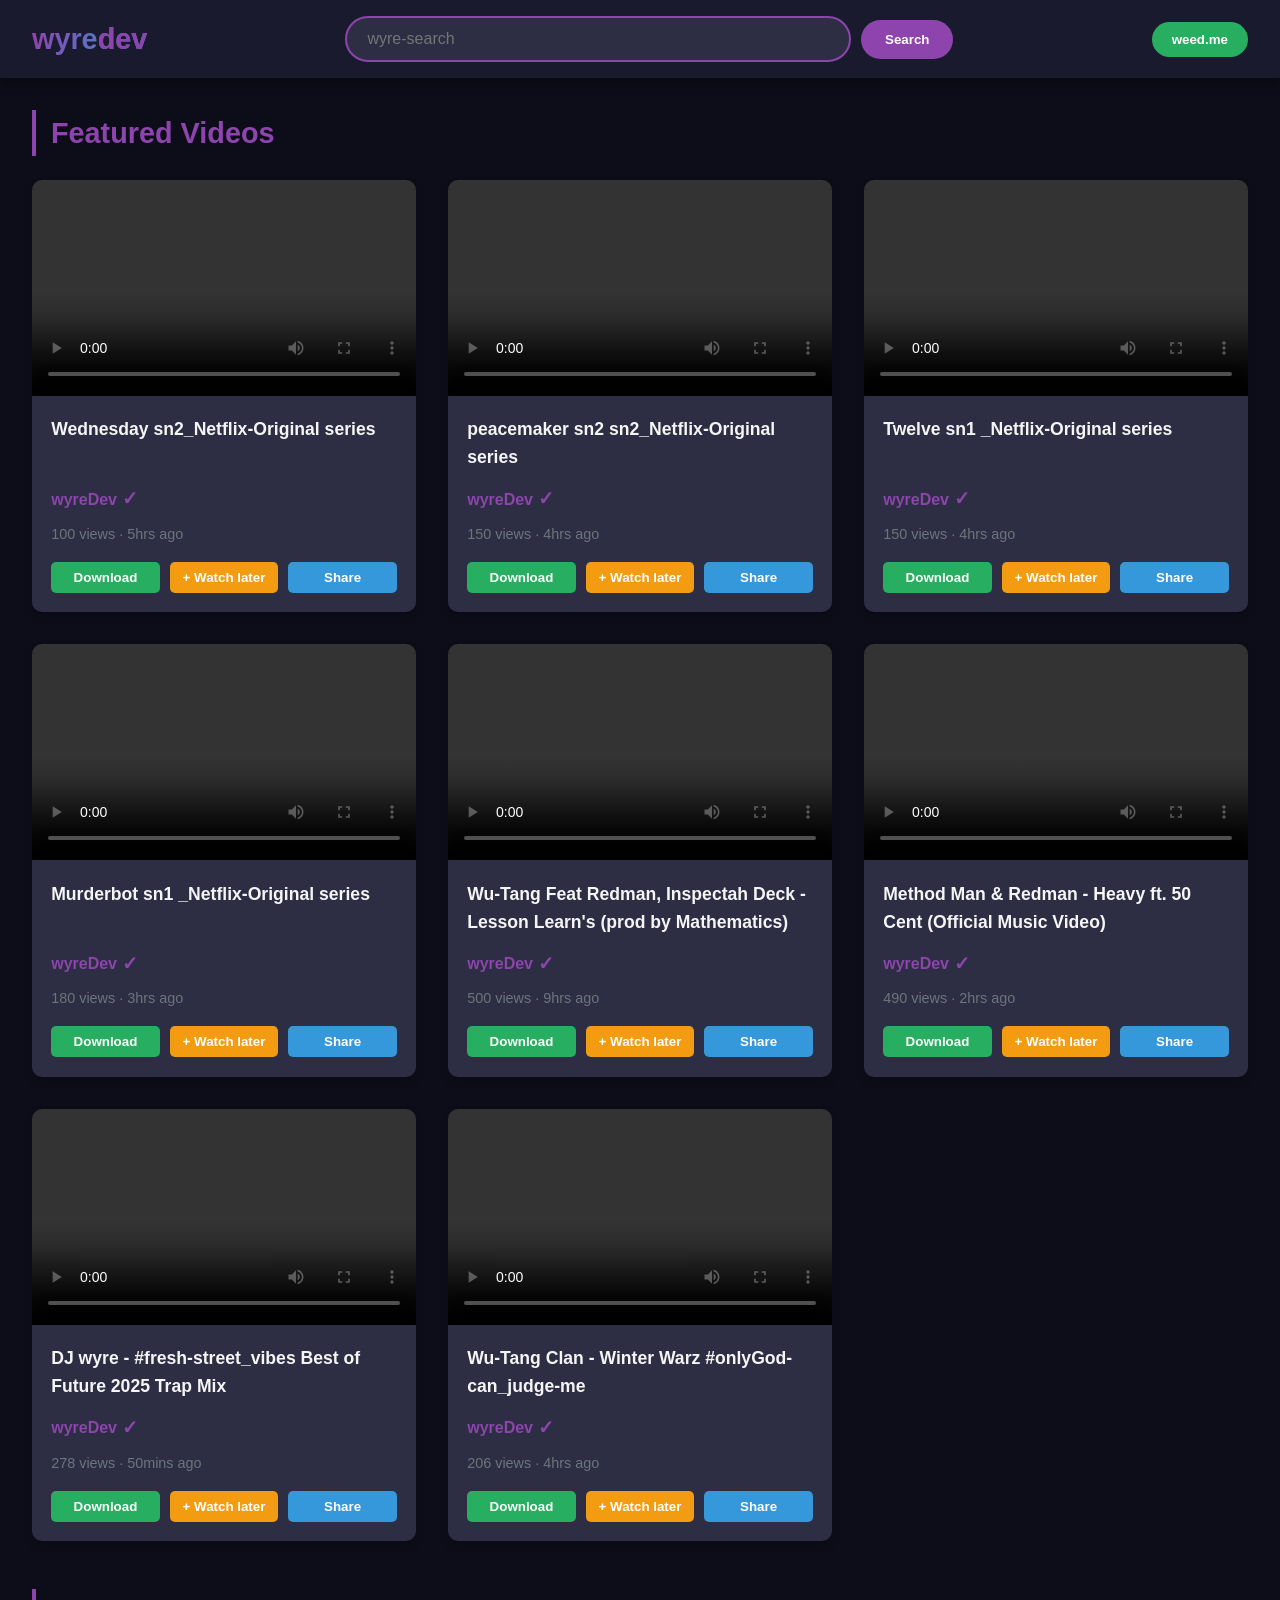
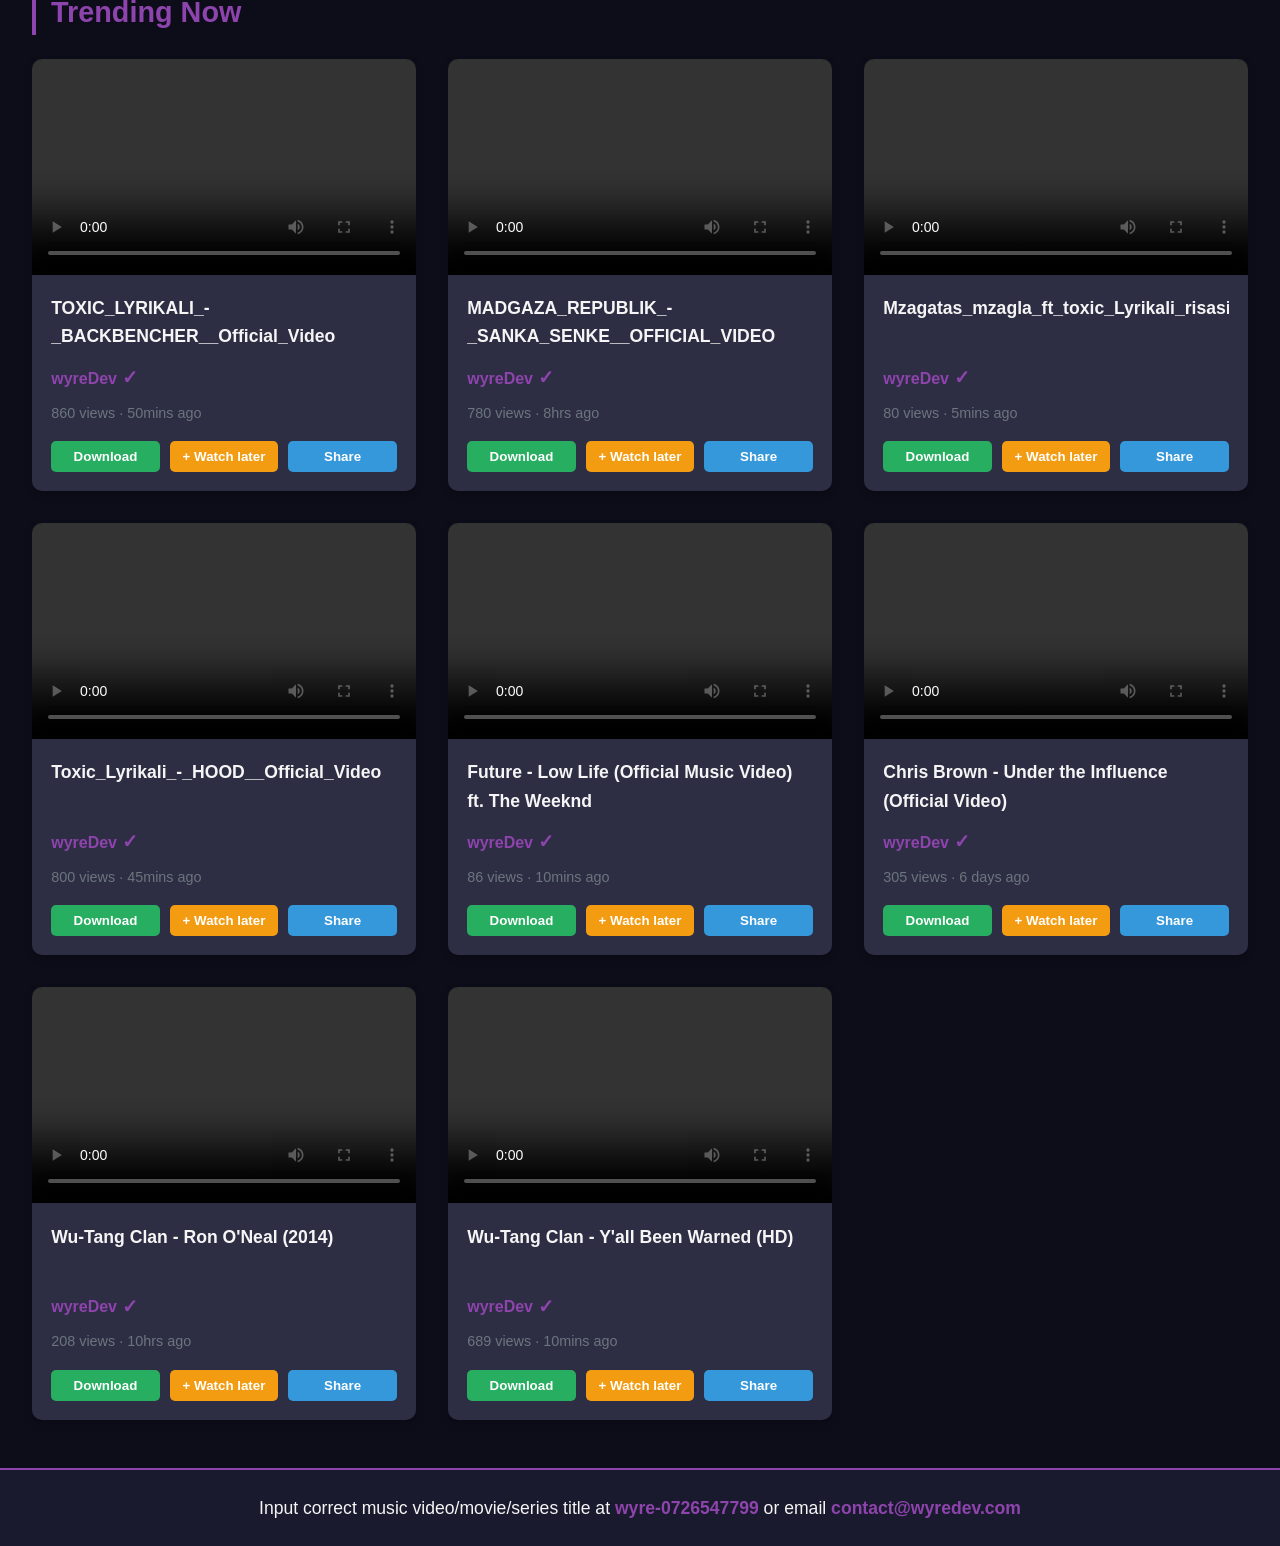
==== wyreupdate.html @ ff24b002 "Initial commit" ====
<!DOCTYPE html>
<html lang="en">
<head>
    <meta charset="UTF-8">
    <meta name="viewport" content="width=device-width, initial-scale=1.0">
    <title>wyredev.com - Video Sharing Platform</title>
    <link rel="stylesheet" href="weed.css">
       
</head>
<body>
    <!-- Header with search functionality -->
    <header>
        <div class="logo">
            <h1>wyre<span>dev</span></h1>
        </div>
        
        <div class="search-container">
            <input class="search-box" type="text" placeholder="wyre-search" list="categories">
            <datalist id="categories">
                <option value="music">Music</option>
                <option value="videos">Videos</option>
                <option value="movies">Movies</option>
                <option value="animation">Animation</option>
            </datalist>
            <button class="search-btn">Search</button>
        </div>
        
        <div class="account-actions">
            <button class="weedme">
                weed.me
            </button>
        </div>
    </header>
    
    <div class="container">
        <!-- Featured Videos Section -->
        <h2 
        class="section-title">Featured Videos</h2>
        
        <div class="videos-grid">
            <div class="video-card">
                <div class="thumbnail-container">
                    <video class="thumbnails" controls>
                        <source src="andons/Wednesday__Season_2___Official_Trailer___Netflix(720p).mp4">
                    </video>
                </div>
                <div class="video-info">
                    <h3 class="video-title">Wednesday sn2_Netflix-Original series</h3>
                    <p class="video-author">wyreDev</p>
                    <p class="video-description">100 views · 5hrs ago</p>
                    <div class="video-actions">
                        <button class="btn btn-download">Download</button>
                        <button class="btn btn-watch">+ Watch later</button>
                        <button class="btn btn-share">Share</button>
                    </div>
                </div>
            </div>
            <div class="video-card">
                <div class="thumbnail-container">
                    <video class="thumbnails" controls>
                        <source src="andons/Peacemaker_Season_2___Official_Trailer___HBO_Max(720p).mp4">
                    </video>
                </div>
                <div class="video-info">
                    <h3 class="video-title">peacemaker sn2 sn2_Netflix-Original series</h3>
                    <p class="video-author">wyreDev</p>
                    <p class="video-description">150 views · 4hrs ago</p>
                    <div class="video-actions">
                        <button class="btn btn-download">Download</button>
                        <button class="btn btn-watch">+ Watch later</button>
                        <button class="btn btn-share">Share</button>
                    </div>
                </div>
            </div>
            <div class="video-card">
                <div class="thumbnail-container">
                    <video class="thumbnails" controls>
                        <source src="andons/TWELVE_Trailer__2025__Sci-Fi_Series_HD(720p).mp4">
                    </video>
                </div>
                <div class="video-info">
                    <h3 class="video-title">Twelve sn1 _Netflix-Original series</h3>
                    <p class="video-author">wyreDev</p>
                    <p class="video-description">150 views · 4hrs ago</p>
                    <div class="video-actions">
                        <button class="btn btn-download">Download</button>
                        <button class="btn btn-watch">+ Watch later</button>
                        <button class="btn btn-share">Share</button>
                    </div>
                </div>
            </div>
            <div class="video-card">
                <div class="thumbnail-container">
                    <video class="thumbnails" controls>
                        <source src="andons/Murderbot_—_Official_Trailer___Apple_TV_(720p).mp4">
                    </video>
                </div>
                <div class="video-info">
                    <h3 class="video-title">Murderbot sn1 _Netflix-Original series</h3>
                    <p class="video-author">wyreDev</p>
                    <p class="video-description">180 views · 3hrs ago</p>
                    <div class="video-actions">
                        <button class="btn btn-download">Download</button>
                        <button class="btn btn-watch">+ Watch later</button>
                        <button class="btn btn-share">Share</button>
                    </div>
                </div>
            </div>
            
            <!-- Video Card 1 -->
            <div class="video-card">
                <div class="thumbnail-container">
                    <video class="thumbnails" controls>
                        <source src="thumbnails/Wu-Tang_Feat_Redman,_Inspectah_Deck_«_Lesson_Learn’s_»__prod_by_Mathematics_(0).mp4" type="video/mp4">
                    </video>
                </div>
                <div class="video-info">
                    <h3 class="video-title">Wu-Tang Feat Redman, Inspectah Deck - Lesson Learn's (prod by Mathematics)</h3>
                    <p class="video-author">wyreDev</p>
                    <p class="video-description">500 views · 9hrs ago</p>
                    <div class="video-actions">
                        <button class="btn btn-download">Download</button>
                        <button class="btn btn-watch">+ Watch later</button>
                        <button class="btn btn-share">Share</button>
                    </div>
                </div>
            </div>
            
            <!-- Video Card 2 -->
            <div class="video-card">
                <div class="thumbnail-container">
                    <video class="thumbnails" controls>
                        <source src="thumbnails/Method_Man___Redman_-_Heavy_ft._50_Cent___2024(720p).mp4" type="video/mp4">
                    </video>
                </div>
                <div class="video-info">
                    <h3 class="video-title">Method Man & Redman - Heavy ft. 50 Cent (Official Music Video)</h3>
                    <p class="video-author">wyreDev</p>
                    <p class="video-description">490 views · 2hrs ago</p>
                    <div class="video-actions">
                        <button class="btn btn-download">Download</button>
                        <button class="btn btn-watch">+ Watch later</button>
                        <button class="btn btn-share">Share</button>
                    </div>
                </div>
            </div>
            
            <!-- Video Card 3 -->
            <div class="video-card">
                <div class="thumbnail-container">
                    <video class="thumbnails" controls>
                        <source src="thumbnails/BEST_OF_FUTURE_MIX_-_2025_TRAP_HIP_HOP_LIT_MIX(720p).mp4" type="video/mp4">
                    </video>
                </div>
                <div class="video-info">
                    <h3 class="video-title">DJ wyre - #fresh-street_vibes Best of Future 2025 Trap Mix</h3>
                    <p class="video-author">wyreDev</p>
                    <p class="video-description">278 views · 50mins ago</p>
                    <div class="video-actions">
                        <button class="btn btn-download">Download</button>
                        <button class="btn btn-watch">+ Watch later</button>
                        <button class="btn btn-share">Share</button>
                    </div>
                </div>
            </div>
            
            <!-- Video Card 4 -->
            <div class="video-card">
                <div class="thumbnail-container">
                    <video class="thumbnails" controls>
                        <source src="thumbnails/wu_tang_clan_-_Winter_warz(0).mp4" type="video/mp4">
                    </video>
                </div>
                <div class="video-info">
                    <h3 class="video-title">Wu-Tang Clan - Winter Warz #onlyGod-can_judge-me</h3>
                    <p class="video-author">wyreDev</p>
                    <p class="video-description">206 views · 4hrs ago</p>
                    <div class="video-actions">
                        <button class="btn btn-download">Download</button>
                        <button class="btn btn-watch">+ Watch later</button>
                        <button class="btn btn-share">Share</button>
                    </div>
                </div>
            </div>
        </div>
        
        <!-- Trending Videos Section -->
        <h2 class="section-title">Trending Now</h2>
        <div class="videos-grid">
            <!-- Video Card 5 -->
             <div class="video-card">
                <div class="thumbnail-container">
                    <video class="thumbnails" controls>
                        <source src="andons/TOXIC_LYRIKALI_-_BACKBENCHER__Official_Video_(480p).mp4" type="video/mp4">
                    </video>
                </div>
                <div class="video-info">
                    <h3 class="video-title">TOXIC_LYRIKALI_-_BACKBENCHER__Official_Video</h3>
                    <p class="video-author">wyreDev</p>
                    <p class="video-description">860 views · 50mins ago</p>
                    <div class="video-actions">
                        <button class="btn btn-download">Download</button>
                        <button class="btn btn-watch">+ Watch later</button>
                        <button class="btn btn-share">Share</button>
                    </div>
                </div>
            </div>
            <div class="video-card">
                <div class="thumbnail-container">
                    <video class="thumbnails" controls>
                        <source src="andons/MADGAZA_REPUBLIK_-_SANKA_SENKE__OFFICIAL_VIDEO___kasa_ananisaka_(480p).mp4" type="video/mp4">
                    </video>
                </div>
                <div class="video-info">
                    <h3 class="video-title">MADGAZA_REPUBLIK_-_SANKA_SENKE__OFFICIAL_VIDEO</h3>
                    <p class="video-author">wyreDev</p>
                    <p class="video-description">780 views · 8hrs ago</p>
                    <div class="video-actions">
                        <button class="btn btn-download">Download</button>
                        <button class="btn btn-watch">+ Watch later</button>
                        <button class="btn btn-share">Share</button>
                    </div>
                </div>
            </div>
            <div class="video-card">
                <div class="thumbnail-container">
                    <video class="thumbnails" controls>
                        <source src="andons/Mzagatas_mzagla_ft_toxic_Lyrikali_risasi_ya_mguu(480p).mp4">
                    </video>
                </div>
                <div class="video-info">
                    <h3 class="video-title">Mzagatas_mzagla_ft_toxic_Lyrikali_risasi_ya_mguu</h3>
                    <p class="video-author">wyreDev</p>
                    <p class="video-description">80 views · 5mins ago</p>
                    <div class="video-actions">
                        <button class="btn btn-download">Download</button>
                        <button class="btn btn-watch">+ Watch later</button>
                        <button class="btn btn-share">Share</button>
                    </div>
                </div>
            </div>
            <div class="video-card">
                <div class="thumbnail-container">
                    <video class="thumbnails" controls>
                        <source src="andons/Toxic_Lyrikali_-_HOOD__Official_Video_(480p).mp4">
                    </video>
                </div>
                <div class="video-info">
                    <h3 class="video-title">Toxic_Lyrikali_-_HOOD__Official_Video</h3>
                    <p class="video-author">wyreDev</p>
                    <p class="video-description">800 views · 45mins ago</p>
                    <div class="video-actions">
                        <button class="btn btn-download">Download</button>
                        <button class="btn btn-watch">+ Watch later</button>
                        <button class="btn btn-share">Share</button>
                    </div>
                </div>
            </div>
            <div class="video-card">
                <div class="thumbnail-container">
                    <video class="thumbnails" controls>
                        <source src="thumbnails/Future_-_Low_Life__Official_Music_Video__ft._The_Weeknd(1080p).mp4" type="video/mp4">
                    </video>
                </div>
                <div class="video-info">
                    <h3 class="video-title">Future - Low Life (Official Music Video) ft. The Weeknd</h3>
                    <p class="video-author">wyreDev</p>
                    <p class="video-description">86 views · 10mins ago</p>
                    <div class="video-actions">
                        <button class="btn btn-download">Download</button>
                        <button class="btn btn-watch">+ Watch later</button>
                        <button class="btn btn-share">Share</button>
                    </div>
                </div>
            </div>
            
            <!-- Video Card 6 -->
            <div class="video-card">
                <div class="thumbnail-container">
                    <video class="thumbnails" controls>
                        <source src="thumbnails/chris.mp4.mp4" type="video/mp4">
                    </video>
                </div>
                <div class="video-info">
                    <h3 class="video-title">Chris Brown - Under the Influence (Official Video)</h3>
                    <p class="video-author">wyreDev</p>
                    <p class="video-description">305 views · 6 days ago</p>
                    <div class="video-actions">
                        <button class="btn btn-download">Download</button>
                        <button class="btn btn-watch">+ Watch later</button>
                        <button class="btn btn-share">Share</button>
                    </div>
                </div>
            </div>
            
            <!-- Video Card 7 -->
            <div class="video-card">
                <div class="thumbnail-container">
                    <video class="thumbnails" controls>
                        <source src="thumbnails/Wu-Tang_Clan_-_Ron_O_Neal__2014_(0).mp4" type="video/mp4">
                    </video>
                </div>
                <div class="video-info">
                    <h3 class="video-title">Wu-Tang Clan - Ron O'Neal (2014)</h3>
                    <p class="video-author">wyreDev</p>
                    <p class="video-description">208 views · 10hrs ago</p>
                    <div class="video-actions">
                        <button class="btn btn-download">Download</button>
                        <button class="btn btn-watch">+ Watch later</button>
                        <button class="btn btn-share">Share</button>
                    </div>
                </div>
            </div>
            
            <!-- Video Card 8 -->
            <div class="video-card">
                <div class="thumbnail-container">
                    <video class="thumbnails" controls>
                        <source src="thumbnails/Wu-Tang_Clan_-_Y_all_Been_Warned__HD_(0).mp4" type="video/mp4">
                    </video>
                </div>
                <div class="video-info">
                    <h3 class="video-title">Wu-Tang Clan - Y'all Been Warned (HD)</h3>
                    <p class="video-author">wyreDev</p>
                    <p class="video-description">689 views · 10mins ago</p>
                    <div class="video-actions">
                        <button class="btn btn-download">Download</button>
                        <button class="btn btn-watch">+ Watch later</button>
                        <button class="btn btn-share">Share</button>
                    </div>
                </div>
            </div>
        </div>
    </div>
    
    <!-- Footer with contact information -->
    <footer class="contact-info">
        <p class="contact-text">Input correct music video/movie/series title at <span class="contact-highlight">wyre-0726547799</span> or email <span class="contact-highlight">contact@wyredev.com</span></p>
    </footer>
</body>
</html>
---- weed.css ----
/* Reset and base styles */
        * {
            margin: 0;
            padding: 0;
            box-sizing: border-box;
            font-family: 'Segoe UI', Tahoma, Geneva, Verdana, sans-serif;
        }
        
        :root {
            --primary: #8e44ad;
            --dark: #1a1a2e;
            --darker: #0d0d1a;
            --light: #f5f5f5;
            --gray: #6c757d;
            --success: #27ae60;
            --warning: #f39c12;
            --danger: #e74c3c;
            --card-bg: #2d2d44;
        }
        
        body {
            background-color: var(--darker);
            color: var(--light);
            line-height: 1.6;
        }
        
        /* Header styles */
        header {
            background-color: var(--dark);
            padding: 1rem 2rem;
            display: flex;
            justify-content: space-between;
            align-items: center;
            position: sticky;
            top: 0;
            z-index: 100;
            box-shadow: 0 4px 12px rgba(0, 0, 0, 0.4);
        }
        
        .logo {
            display: flex;
            align-items: center;
            gap: 10px;
        }
        
        .logo h1 {
            font-size: 1.8rem;
            background: linear-gradient(90deg, var(--primary), #3498db);
            -webkit-background-clip: text;
            background-clip: text;
            color: transparent;
            font-weight: 700;
        }
        
        .logo span {
            color: var(--primary);
        }
        
        .search-container {
            display: flex;
            align-items: center;
            gap: 10px;
            width: 50%;
        }
        
        .search-box {
            width: 100%;
            padding: 12px 20px;
            border: 2px solid var(--primary);
            border-radius: 30px;
            background-color: var(--card-bg);
            color: var(--light);
            font-size: 1rem;
            outline: none;
            transition: all 0.3s ease;
        }
        
        .search-box:focus {
            box-shadow: 0 0 0 3px rgba(142, 68, 173, 0.3);
        }
        
        .search-btn {
            background-color: var(--primary);
            color: white;
            border: none;
            border-radius: 30px;
            padding: 12px 24px;
            cursor: pointer;
            font-weight: 600;
            transition: background-color 0.3s ease;
        }
        
        .search-btn:hover {
            background-color: #9b59b6;
        }
        
        .account-actions {
            display: flex;
            gap: 15px;
        }
        
        .weedme {
            background-color: var(--success);
            color: white;
            border: none;
            border-radius: 30px;
            padding: 10px 20px;
            cursor: pointer;
            font-weight: 600;
            transition: background-color 0.3s ease;
        }
        
        .weedme:hover {
            background-color: #2ecc71;
        }
        
        /* Main content styles */
        .container {
            max-width: 1600px;
            margin: 2rem auto;
            padding: 0 2rem;
        }
        
        .section-title {
            font-size: 1.8rem;
            margin: 2rem 0 1.5rem;
            color: var(--primary);
            border-left: 4px solid var(--primary);
            padding-left: 15px;
        }
        
        .videos-grid {
            display: grid;
            grid-template-columns: repeat(auto-fill, minmax(300px, 1fr));
            gap: 2rem;
            margin-bottom: 3rem;
        }
        
        .video-card {
            background-color: var(--card-bg);
            border-radius: 10px;
            overflow: hidden;
            transition: transform 0.3s ease, box-shadow 0.3s ease;
            box-shadow: 0 4px 8px rgba(0, 0, 0, 0.2);
        }
        
        .video-card:hover {
            transform: translateY(-10px);
            box-shadow: 0 12px 20px rgba(0, 0, 0, 0.3);
        }
        
        .thumbnail-container {
            position: relative;
            width: 100%;
            padding-top: 56.25%; /* 16:9 Aspect Ratio */
            background-color: #000;
        }
        
        .thumbnails {
            position: absolute;
            top: 0;
            left: 0;
            width: 100%;
            height: 100%;
            object-fit: cover;
        }
        
        .video-info {
            padding: 1.2rem;
        }
        
        .video-title {
            font-weight: 600;
            font-size: 1.1rem;
            margin-bottom: 0.8rem;
            display: -webkit-box;
            -webkit-box-orient: vertical;
            overflow: hidden;
            height: 3.2em;
            line-height: 1.6;
        }
        
        .video-author {
            color: var(--primary);
            font-weight: 600;
            margin-bottom: 0.5rem;
            display: flex;
            align-items: center;
            gap: 5px;
        }
        
        .video-author::after {
            content: "✓";
            color: var(--primary);
            font-size: 1.2rem;
        }
        
        .video-description {
            color: var(--gray);
            font-size: 0.9rem;
            margin-bottom: 1rem;
        }
        
        .video-actions {
            display: flex;
            justify-content: space-between;
            gap: 10px;
        }
        
        .btn {
            flex: 1;
            padding: 8px 12px;
            border: none;
            border-radius: 5px;
            font-weight: 600;
            cursor: pointer;
            transition: all 0.3s ease;
            display: flex;
            align-items: center;
            justify-content: center;
            gap: 5px;
        }
        
        .btn-download {
            background-color: var(--success);
            color: white;
        }
        
        .btn-download:hover {
            background-color: #2ecc71;
        }
        
        .btn-watch {
            background-color: var(--warning);
            color: white;
        }
        
        .btn-watch:hover {
            background-color: #f1c40f;
        }
        
        .btn-share {
            background-color: #3498db;
            color: white;
        }
        
        .btn-share:hover {
            background-color: #2980b9;
        }
        
        /* Footer styles */
        .contact-info {
            background-color: var(--dark);
            padding: 1.5rem 2rem;
            text-align: center;
            margin-top: 2rem;
            border-top: 2px solid var(--primary);
        }
        
        .contact-text {
            font-size: 1.1rem;
            color: var(--light);
        }
        
        .contact-highlight {
            color: var(--primary);
            font-weight: 600;
        }
        
        /* Responsive styles */
        @media (max-width: 992px) {
            .search-container {
                width: 60%;
            }
        }
        
        @media (max-width: 768px) {
            header {
                flex-direction: column;
                gap: 20px;
                padding: 1rem;
            }
            
            .search-container {
                width: 100%;
            }
            
            .videos-grid {
                grid-template-columns: repeat(auto-fill, minmax(250px, 1fr));
            }
        }
        
        @media (max-width: 576px) {
            .container {
                padding: 0 1rem;
            }
            
            .videos-grid {
                grid-template-columns: 1fr;
            }
            
            .video-actions {
                flex-direction: column;
            }
        }
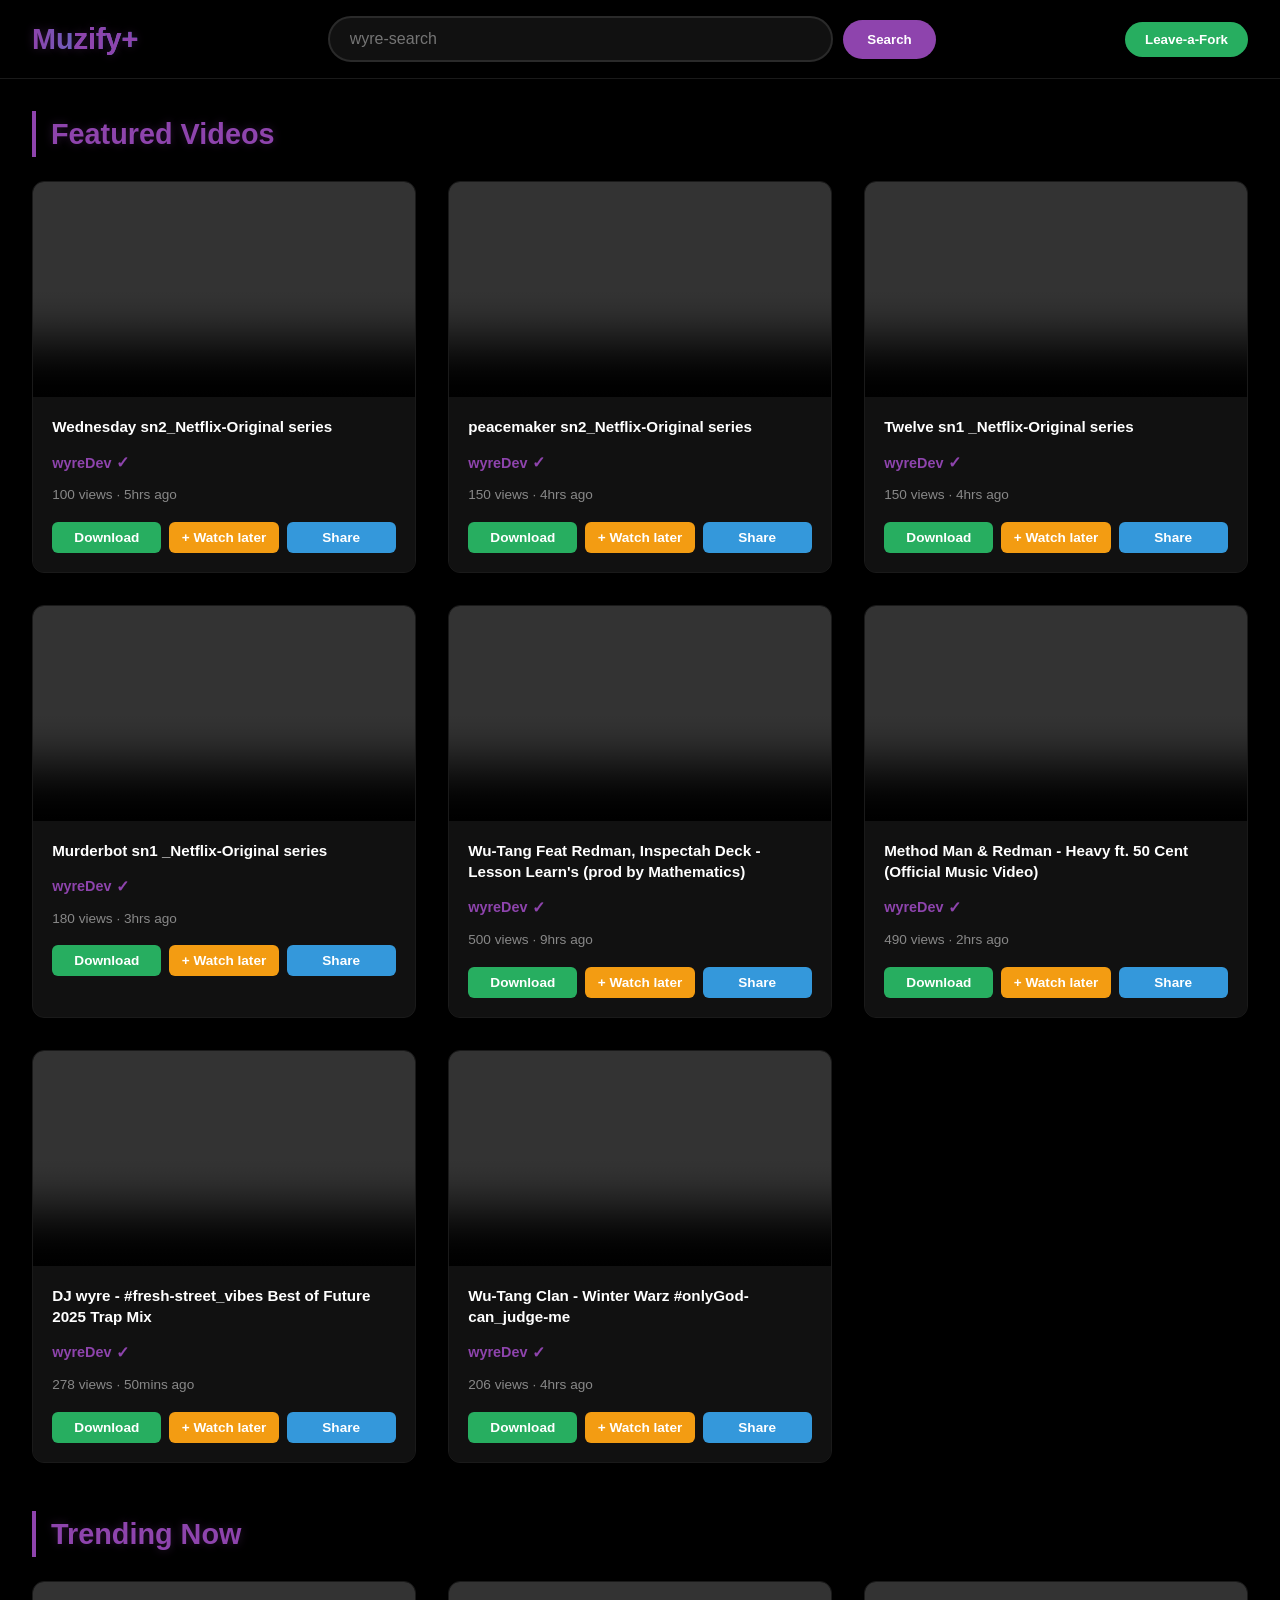
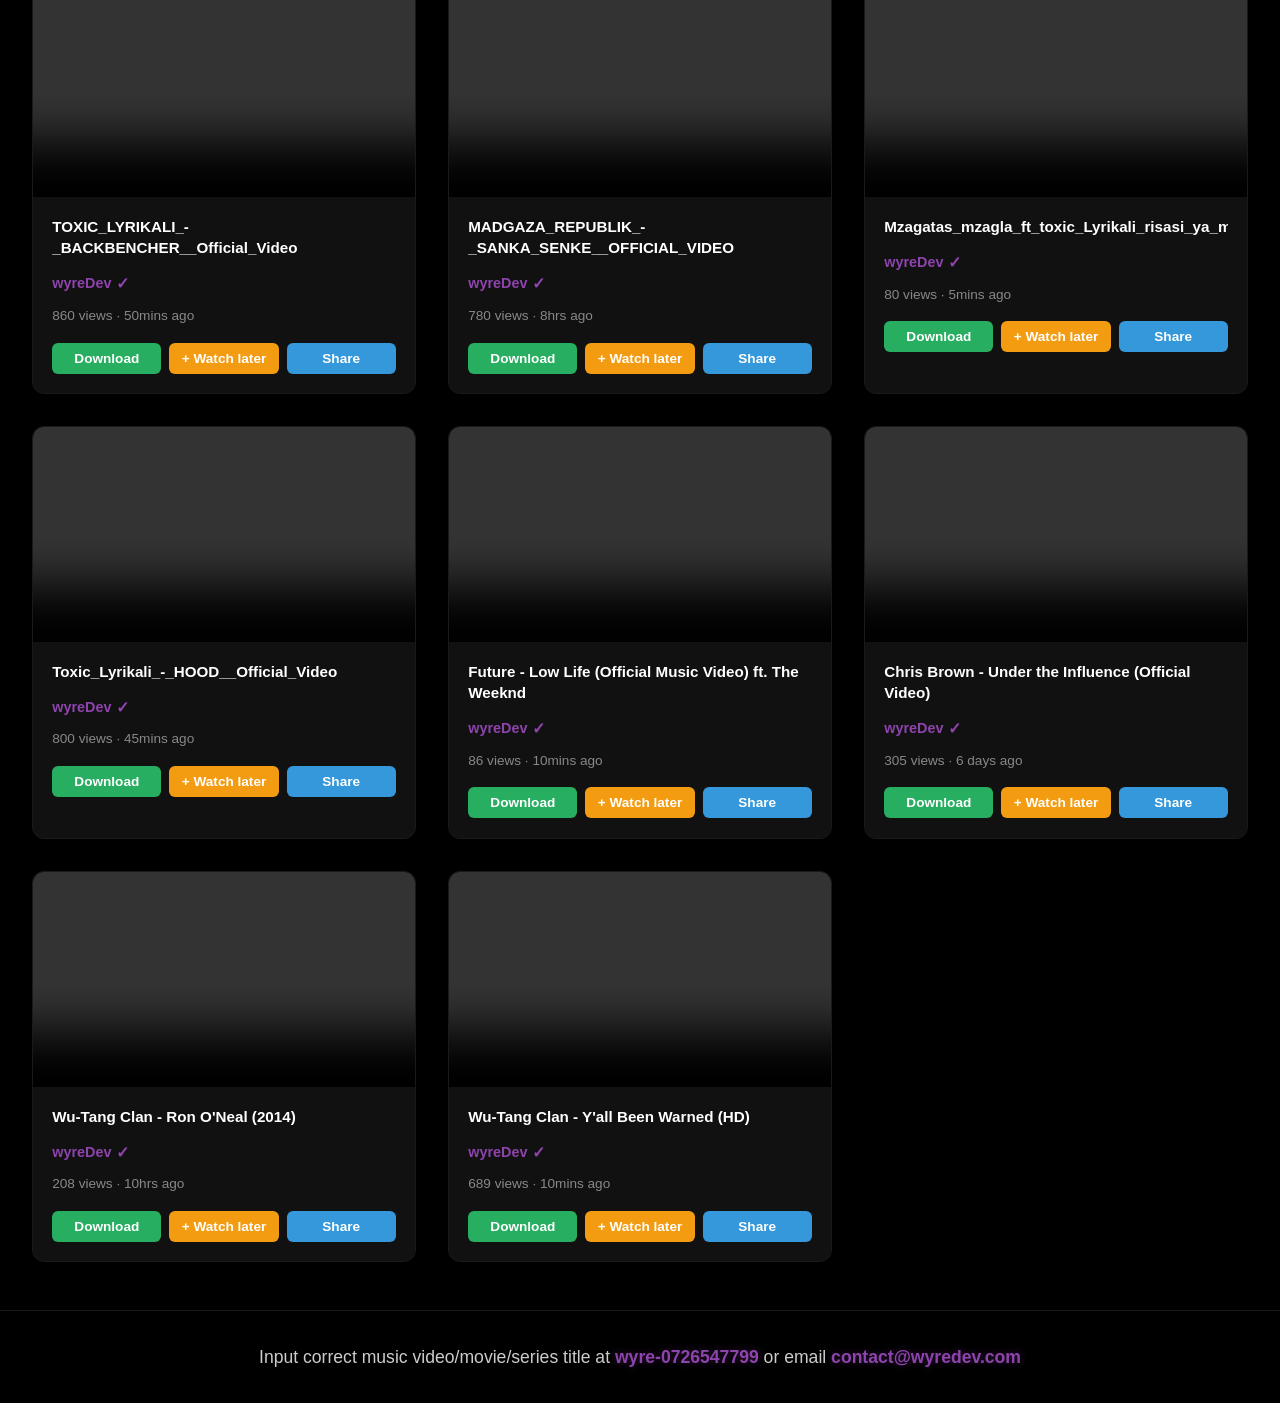
==== commit 76446da7: "Update website with new features and styling" ====
--- a/wyreupdate.html
+++ b/wyreupdate.html
@@ -11,7 +11,7 @@
     <!-- Header with search functionality -->
     <header>
         <div class="logo">
-            <h1>wyre<span>dev</span></h1>
+            <h1>Mu<span>zify+</span></h1>
         </div>
         
         <div class="search-container">
@@ -27,7 +27,7 @@
         
         <div class="account-actions">
             <button class="weedme">
-                weed.me
+                Leave-a-Fork
             </button>
         </div>
     </header>
@@ -35,7 +35,8 @@
     <div class="container">
         <!-- Featured Videos Section -->
         <h2 
-        class="section-title">Featured Videos</h2>
+        class="section-title">Featured Videos
+        </h2>
         
         <div class="videos-grid">
             <div class="video-card">
@@ -62,7 +63,7 @@
                     </video>
                 </div>
                 <div class="video-info">
-                    <h3 class="video-title">peacemaker sn2 sn2_Netflix-Original series</h3>
+                    <h3 class="video-title">peacemaker sn2_Netflix-Original series</h3>
                     <p class="video-author">wyreDev</p>
                     <p class="video-description">150 views · 4hrs ago</p>
                     <div class="video-actions">
--- a/weed.css
+++ b/weed.css
@@ -1,305 +1,440 @@
-  /* Reset and base styles */
-        * {
-            margin: 0;
-            padding: 0;
-            box-sizing: border-box;
-            font-family: 'Segoe UI', Tahoma, Geneva, Verdana, sans-serif;
-        }
-        
-        :root {
-            --primary: #8e44ad;
-            --dark: #1a1a2e;
-            --darker: #0d0d1a;
-            --light: #f5f5f5;
-            --gray: #6c757d;
-            --success: #27ae60;
-            --warning: #f39c12;
-            --danger: #e74c3c;
-            --card-bg: #2d2d44;
-        }
-        
-        body {
-            background-color: var(--darker);
-            color: var(--light);
-            line-height: 1.6;
-        }
-        
-        /* Header styles */
-        header {
-            background-color: var(--dark);
-            padding: 1rem 2rem;
-            display: flex;
-            justify-content: space-between;
-            align-items: center;
-            position: sticky;
-            top: 0;
-            z-index: 100;
-            box-shadow: 0 4px 12px rgba(0, 0, 0, 0.4);
-        }
-        
-        .logo {
-            display: flex;
-            align-items: center;
-            gap: 10px;
-        }
-        
-        .logo h1 {
-            font-size: 1.8rem;
-            background: linear-gradient(90deg, var(--primary), #3498db);
-            -webkit-background-clip: text;
-            background-clip: text;
-            color: transparent;
-            font-weight: 700;
-        }
-        
-        .logo span {
-            color: var(--primary);
-        }
-        
-        .search-container {
-            display: flex;
-            align-items: center;
-            gap: 10px;
-            width: 50%;
-        }
-        
-        .search-box {
-            width: 100%;
-            padding: 12px 20px;
-            border: 2px solid var(--primary);
-            border-radius: 30px;
-            background-color: var(--card-bg);
-            color: var(--light);
-            font-size: 1rem;
-            outline: none;
-            transition: all 0.3s ease;
-        }
-        
-        .search-box:focus {
-            box-shadow: 0 0 0 3px rgba(142, 68, 173, 0.3);
-        }
-        
-        .search-btn {
-            background-color: var(--primary);
-            color: white;
-            border: none;
-            border-radius: 30px;
-            padding: 12px 24px;
-            cursor: pointer;
-            font-weight: 600;
-            transition: background-color 0.3s ease;
-        }
-        
-        .search-btn:hover {
-            background-color: #9b59b6;
-        }
-        
-        .account-actions {
-            display: flex;
-            gap: 15px;
-        }
-        
-        .weedme {
-            background-color: var(--success);
-            color: white;
-            border: none;
-            border-radius: 30px;
-            padding: 10px 20px;
-            cursor: pointer;
-            font-weight: 600;
-            transition: background-color 0.3s ease;
-        }
-        
-        .weedme:hover {
-            background-color: #2ecc71;
-        }
-        
-        /* Main content styles */
-        .container {
-            max-width: 1600px;
-            margin: 2rem auto;
-            padding: 0 2rem;
-        }
-        
-        .section-title {
-            font-size: 1.8rem;
-            margin: 2rem 0 1.5rem;
-            color: var(--primary);
-            border-left: 4px solid var(--primary);
-            padding-left: 15px;
-        }
-        
-        .videos-grid {
-            display: grid;
-            grid-template-columns: repeat(auto-fill, minmax(300px, 1fr));
-            gap: 2rem;
-            margin-bottom: 3rem;
-        }
-        
-        .video-card {
-            background-color: var(--card-bg);
-            border-radius: 10px;
-            overflow: hidden;
-            transition: transform 0.3s ease, box-shadow 0.3s ease;
-            box-shadow: 0 4px 8px rgba(0, 0, 0, 0.2);
-        }
-        
-        .video-card:hover {
-            transform: translateY(-10px);
-            box-shadow: 0 12px 20px rgba(0, 0, 0, 0.3);
-        }
-        
-        .thumbnail-container {
-            position: relative;
-            width: 100%;
-            padding-top: 56.25%; /* 16:9 Aspect Ratio */
-            background-color: #000;
-        }
-        
-        .thumbnails {
-            position: absolute;
-            top: 0;
-            left: 0;
-            width: 100%;
-            height: 100%;
-            object-fit: cover;
-        }
-        
-        .video-info {
-            padding: 1.2rem;
-        }
-        
-        .video-title {
-            font-weight: 600;
-            font-size: 1.1rem;
-            margin-bottom: 0.8rem;
-            display: -webkit-box;
-            -webkit-box-orient: vertical;
-            overflow: hidden;
-            height: 3.2em;
-            line-height: 1.6;
-        }
-        
-        .video-author {
-            color: var(--primary);
-            font-weight: 600;
-            margin-bottom: 0.5rem;
-            display: flex;
-            align-items: center;
-            gap: 5px;
-        }
-        
-        .video-author::after {
-            content: "✓";
-            color: var(--primary);
-            font-size: 1.2rem;
-        }
-        
-        .video-description {
-            color: var(--gray);
-            font-size: 0.9rem;
-            margin-bottom: 1rem;
-        }
-        
-        .video-actions {
-            display: flex;
-            justify-content: space-between;
-            gap: 10px;
-        }
-        
-        .btn {
-            flex: 1;
-            padding: 8px 12px;
-            border: none;
-            border-radius: 5px;
-            font-weight: 600;
-            cursor: pointer;
-            transition: all 0.3s ease;
-            display: flex;
-            align-items: center;
-            justify-content: center;
-            gap: 5px;
-        }
-        
-        .btn-download {
-            background-color: var(--success);
-            color: white;
-        }
-        
-        .btn-download:hover {
-            background-color: #2ecc71;
-        }
-        
-        .btn-watch {
-            background-color: var(--warning);
-            color: white;
-        }
-        
-        .btn-watch:hover {
-            background-color: #f1c40f;
-        }
-        
-        .btn-share {
-            background-color: #3498db;
-            color: white;
-        }
-        
-        .btn-share:hover {
-            background-color: #2980b9;
-        }
-        
-        /* Footer styles */
-        .contact-info {
-            background-color: var(--dark);
-            padding: 1.5rem 2rem;
-            text-align: center;
-            margin-top: 2rem;
-            border-top: 2px solid var(--primary);
-        }
-        
-        .contact-text {
-            font-size: 1.1rem;
-            color: var(--light);
-        }
-        
-        .contact-highlight {
-            color: var(--primary);
-            font-weight: 600;
-        }
-        
-        /* Responsive styles */
-        @media (max-width: 992px) {
-            .search-container {
-                width: 60%;
-            }
-        }
-        
-        @media (max-width: 768px) {
-            header {
-                flex-direction: column;
-                gap: 20px;
-                padding: 1rem;
-            }
-            
-            .search-container {
-                width: 100%;
-            }
-            
-            .videos-grid {
-                grid-template-columns: repeat(auto-fill, minmax(250px, 1fr));
-            }
-        }
-        
-        @media (max-width: 576px) {
-            .container {
-                padding: 0 1rem;
-            }
-            
-            .videos-grid {
-                grid-template-columns: 1fr;
-            }
-            
-            .video-actions {
-                flex-direction: column;
-            }
-        }+/* ===== PURE BLACK THEME CSS ===== */
+* {
+    margin: 0;
+    padding: 0;
+    box-sizing: border-box;
+    font-family: 'Segoe UI', Tahoma, Geneva, Verdana, sans-serif;
+}
+
+:root {
+    /* Pure Black Color Palette */
+    --pure-black: #000000;
+    --deep-black: #0a0a0a;
+    --rich-black: #111111;
+    --charcoal-black: #1a1a1a;
+    --jet-black: #222222;
+    --dark-gray: #2a2a2a;
+    
+    /* Accent Colors */
+    --accent-primary: #8e44ad;
+    --accent-secondary: #3498db;
+    --accent-success: #27ae60;
+    --accent-warning: #f39c12;
+    --accent-danger: #e74c3c;
+    
+    /* Text Colors */
+    --text-primary: #ffffff;
+    --text-secondary: #cccccc;
+    --text-muted: #888888;
+}
+
+body {
+    background-color: var(--pure-black);
+    color: var(--text-primary);
+    line-height: 1.6;
+    min-height: 100vh;
+}
+
+/* Header Styles - Pure Black */
+header {
+    background-color: var(--pure-black);
+    padding: 1rem 2rem;
+    display: flex;
+    justify-content: space-between;
+    align-items: center;
+    position: sticky;
+    top: 0;
+    z-index: 1000;
+    border-bottom: 1px solid var(--charcoal-black);
+    box-shadow: 0 2px 20px rgba(0, 0, 0, 0.8);
+}
+
+.logo {
+    display: flex;
+    align-items: center;
+    gap: 10px;
+}
+
+.logo h1 {
+    font-size: 1.8rem;
+    background: linear-gradient(90deg, var(--accent-primary), var(--accent-secondary));
+    -webkit-background-clip: text;
+    background-clip: text;
+    color: transparent;
+    font-weight: 700;
+    text-shadow: 0 0 10px rgba(142, 68, 173, 0.3);
+}
+
+.logo span {
+    color: var(--accent-primary);
+}
+
+.search-container {
+    display: flex;
+    align-items: center;
+    gap: 10px;
+    width: 50%;
+}
+
+.search-box {
+    width: 100%;
+    padding: 12px 20px;
+    border: 2px solid var(--dark-gray);
+    border-radius: 30px;
+    background-color: var(--rich-black);
+    color: var(--text-primary);
+    font-size: 1rem;
+    outline: none;
+    transition: all 0.3s ease;
+}
+
+.search-box:focus {
+    border-color: var(--accent-primary);
+    box-shadow: 0 0 0 3px rgba(142, 68, 173, 0.2);
+    background-color: var(--charcoal-black);
+}
+
+.search-btn {
+    background-color: var(--accent-primary);
+    color: white;
+    border: none;
+    border-radius: 30px;
+    padding: 12px 24px;
+    cursor: pointer;
+    font-weight: 600;
+    transition: all 0.3s ease;
+}
+
+.search-btn:hover {
+    background-color: #9b59b6;
+    transform: translateY(-1px);
+    box-shadow: 0 4px 12px rgba(142, 68, 173, 0.4);
+}
+
+.account-actions {
+    display: flex;
+    gap: 15px;
+}
+
+.weedme {
+    background-color: var(--accent-success);
+    color: white;
+    border: none;
+    border-radius: 30px;
+    padding: 10px 20px;
+    cursor: pointer;
+    font-weight: 600;
+    transition: all 0.3s ease;
+}
+
+.weedme:hover {
+    background-color: #2ecc71;
+    transform: translateY(-1px);
+    box-shadow: 0 4px 12px rgba(39, 174, 96, 0.4);
+}
+
+/* Main Content - Pure Black */
+.container {
+    max-width: 1600px;
+    margin: 2rem auto;
+    padding: 0 2rem;
+    background-color: var(--pure-black);
+}
+
+.section-title {
+    font-size: 1.8rem;
+    margin: 2rem 0 1.5rem;
+    color: var(--accent-primary);
+    border-left: 4px solid var(--accent-primary);
+    padding-left: 15px;
+    text-shadow: 0 0 10px rgba(142, 68, 173, 0.3);
+}
+
+/* Videos Grid - Black Theme */
+.videos-grid {
+    display: grid;
+    grid-template-columns: repeat(auto-fill, minmax(300px, 1fr));
+    gap: 2rem;
+    margin-bottom: 3rem;
+}
+
+.video-card {
+    background-color: var(--rich-black);
+    border-radius: 12px;
+    overflow: hidden;
+    transition: all 0.3s ease;
+    height: 100%;
+    border: 1px solid var(--charcoal-black);
+    position: relative;
+}
+
+.video-card::before {
+    content: '';
+    position: absolute;
+    top: 0;
+    left: 0;
+    right: 0;
+    bottom: 0;
+    border-radius: 12px;
+    background: linear-gradient(145deg, rgba(142, 68, 173, 0.1), rgba(52, 152, 219, 0.1));
+    opacity: 0;
+    transition: opacity 0.3s ease;
+    z-index: 1;
+}
+
+.video-card:hover {
+    transform: translateY(-8px);
+    border-color: var(--accent-primary);
+    box-shadow: 0 12px 30px rgba(0, 0, 0, 0.6);
+}
+
+.video-card:hover::before {
+    opacity: 1;
+}
+
+.thumbnail-container {
+    position: relative;
+    width: 100%;
+    padding-top: 56.25%; /* 16:9 Aspect Ratio */
+    background-color: var(--pure-black);
+    overflow: hidden;
+}
+
+.thumbnails {
+    position: absolute;
+    top: 0;
+    left: 0;
+    width: 100%;
+    height: 100%;
+    object-fit: cover;
+    transition: transform 0.3s ease;
+}
+
+.video-card:hover .thumbnails {
+    transform: scale(1.05);
+}
+
+.video-info {
+    padding: 1.2rem;
+    position: relative;
+    z-index: 2;
+    background-color: var(--rich-black);
+}
+
+.video-title {
+    font-weight: 600;
+    font-size: 0.95rem;
+    margin-bottom: 0.8rem;
+    display: -webkit-box;
+    -webkit-line-clamp: 2;
+    -webkit-box-orient: vertical;
+    overflow: hidden;
+    line-height: 1.4;
+    color: var(--text-primary);
+}
+
+.video-author {
+    color: var(--accent-primary);
+    font-weight: 600;
+    margin-bottom: 0.5rem;
+    display: flex;
+    align-items: center;
+    gap: 5px;
+    font-size: 0.9rem;
+}
+
+.video-author::after {
+    content: "✓";
+    color: var(--accent-primary);
+    font-size: 1rem;
+}
+
+.video-description {
+    color: var(--text-muted);
+    font-size: 0.85rem;
+    margin-bottom: 1rem;
+}
+
+.video-actions {
+    display: flex;
+    justify-content: space-between;
+    gap: 8px;
+    margin-top: 1rem;
+}
+
+.btn {
+    flex: 1;
+    padding: 8px 12px;
+    border: none;
+    border-radius: 6px;
+    font-weight: 600;
+    cursor: pointer;
+    transition: all 0.3s ease;
+    display: flex;
+    align-items: center;
+    justify-content: center;
+    gap: 5px;
+    font-size: 0.85rem;
+    background-color: var(--dark-gray);
+    color: var(--text-primary);
+}
+
+.btn:hover {
+    transform: translateY(-2px);
+    box-shadow: 0 4px 12px rgba(0, 0, 0, 0.4);
+}
+
+.btn-download {
+    background-color: var(--accent-success);
+    color: white;
+}
+
+.btn-download:hover {
+    background-color: #2ecc71;
+}
+
+.btn-watch {
+    background-color: var(--accent-warning);
+    color: white;
+}
+
+.btn-watch:hover {
+    background-color: #f1c40f;
+}
+
+.btn-share {
+    background-color: var(--accent-secondary);
+    color: white;
+}
+
+.btn-share:hover {
+    background-color: #2980b9;
+}
+
+/* Footer - Pure Black */
+.contact-info {
+    background-color: var(--pure-black);
+    padding: 2rem;
+    text-align: center;
+    margin-top: 3rem;
+    border-top: 1px solid var(--charcoal-black);
+}
+
+.contact-text {
+    font-size: 1.1rem;
+    color: var(--text-secondary);
+}
+
+.contact-highlight {
+    color: var(--accent-primary);
+    font-weight: 600;
+    text-shadow: 0 0 8px rgba(142, 68, 173, 0.4);
+}
+
+/* Scrollbar Styling */
+::-webkit-scrollbar {
+    width: 8px;
+}
+
+::-webkit-scrollbar-track {
+    background: var(--pure-black);
+}
+
+::-webkit-scrollbar-thumb {
+    background: var(--dark-gray);
+    border-radius: 4px;
+}
+
+::-webkit-scrollbar-thumb:hover {
+    background: var(--accent-primary);
+}
+
+/* Selection Styling */
+::selection {
+    background-color: var(--accent-primary);
+    color: white;
+}
+
+/* Responsive Design */
+@media (max-width: 1200px) {
+    .videos-grid {
+        grid-template-columns: repeat(auto-fill, minmax(280px, 1fr));
+    }
+}
+
+@media (max-width: 992px) {
+    .search-container {
+        width: 60%;
+    }
+    
+    .videos-grid {
+        grid-template-columns: repeat(auto-fill, minmax(260px, 1fr));
+        gap: 1.5rem;
+    }
+}
+
+@media (max-width: 768px) {
+    header {
+        flex-direction: column;
+        gap: 20px;
+        padding: 1rem;
+    }
+    
+    .search-container {
+        width: 100%;
+        order: 3;
+        margin-top: 10px;
+    }
+    
+    .videos-grid {
+        grid-template-columns: repeat(auto-fill, minmax(240px, 1fr));
+        gap: 1rem;
+    }
+    
+    .container {
+        padding: 0 1rem;
+    }
+}
+
+@media (max-width: 576px) {
+    .videos-grid {
+        grid-template-columns: 1fr;
+    }
+    
+    .video-actions {
+        flex-direction: column;
+    }
+    
+    .btn {
+        width: 100%;
+    }
+    
+    .section-title {
+        font-size: 1.5rem;
+        margin: 1.5rem 0 1rem;
+    }
+}
+
+/* Loading Animation */
+@keyframes pulse {
+    0% { 
+        opacity: 0.6; 
+    }
+    50% { 
+        opacity: 1; 
+    }
+    100% { 
+        opacity: 0.6; 
+    }
+}
+
+.loading {
+    animation: pulse 1.5s ease-in-out infinite;
+}
+
+/* Focus States for Accessibility */
+button:focus,
+input:focus {
+    outline: 2px solid var(--accent-primary);
+    outline-offset: 2px;
+}
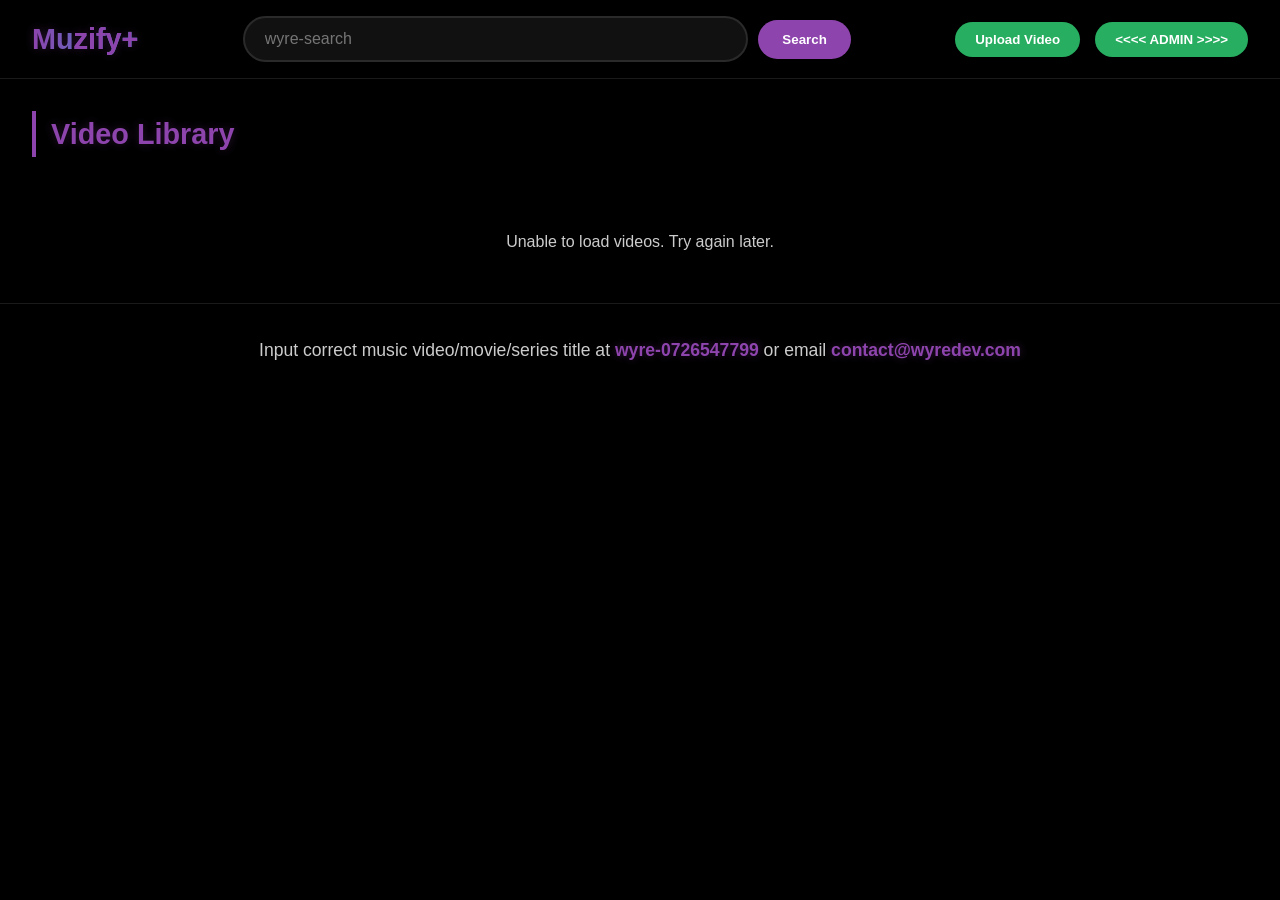
==== commit a9119d27: "Code-only deployment commit" ====
--- a/wyreupdate.html
+++ b/wyreupdate.html
@@ -26,317 +26,117 @@
         </div>
         
         <div class="account-actions">
+            <button class="weedme" onclick="window.location.href='upload.html'">
+                Upload Video
+            </button>
             <button class="weedme">
-                Leave-a-Fork
+                <<<<
+                ADMIN
+                >>>>
             </button>
         </div>
     </header>
     
     <div class="container">
-        <!-- Featured Videos Section -->
-        <h2 
-        class="section-title">Featured Videos
-        </h2>
-        
-        <div class="videos-grid">
-            <div class="video-card">
-                <div class="thumbnail-container">
-                    <video class="thumbnails" controls>
-                        <source src="andons/Wednesday__Season_2___Official_Trailer___Netflix(720p).mp4">
-                    </video>
-                </div>
-                <div class="video-info">
-                    <h3 class="video-title">Wednesday sn2_Netflix-Original series</h3>
-                    <p class="video-author">wyreDev</p>
-                    <p class="video-description">100 views · 5hrs ago</p>
-                    <div class="video-actions">
-                        <button class="btn btn-download">Download</button>
-                        <button class="btn btn-watch">+ Watch later</button>
-                        <button class="btn btn-share">Share</button>
-                    </div>
-                </div>
-            </div>
-            <div class="video-card">
-                <div class="thumbnail-container">
-                    <video class="thumbnails" controls>
-                        <source src="andons/Peacemaker_Season_2___Official_Trailer___HBO_Max(720p).mp4">
-                    </video>
-                </div>
-                <div class="video-info">
-                    <h3 class="video-title">peacemaker sn2_Netflix-Original series</h3>
-                    <p class="video-author">wyreDev</p>
-                    <p class="video-description">150 views · 4hrs ago</p>
-                    <div class="video-actions">
-                        <button class="btn btn-download">Download</button>
-                        <button class="btn btn-watch">+ Watch later</button>
-                        <button class="btn btn-share">Share</button>
-                    </div>
-                </div>
-            </div>
-            <div class="video-card">
-                <div class="thumbnail-container">
-                    <video class="thumbnails" controls>
-                        <source src="andons/TWELVE_Trailer__2025__Sci-Fi_Series_HD(720p).mp4">
-                    </video>
-                </div>
-                <div class="video-info">
-                    <h3 class="video-title">Twelve sn1 _Netflix-Original series</h3>
-                    <p class="video-author">wyreDev</p>
-                    <p class="video-description">150 views · 4hrs ago</p>
-                    <div class="video-actions">
-                        <button class="btn btn-download">Download</button>
-                        <button class="btn btn-watch">+ Watch later</button>
-                        <button class="btn btn-share">Share</button>
-                    </div>
-                </div>
-            </div>
-            <div class="video-card">
-                <div class="thumbnail-container">
-                    <video class="thumbnails" controls>
-                        <source src="andons/Murderbot_—_Official_Trailer___Apple_TV_(720p).mp4">
-                    </video>
-                </div>
-                <div class="video-info">
-                    <h3 class="video-title">Murderbot sn1 _Netflix-Original series</h3>
-                    <p class="video-author">wyreDev</p>
-                    <p class="video-description">180 views · 3hrs ago</p>
-                    <div class="video-actions">
-                        <button class="btn btn-download">Download</button>
-                        <button class="btn btn-watch">+ Watch later</button>
-                        <button class="btn btn-share">Share</button>
-                    </div>
-                </div>
-            </div>
-            
-            <!-- Video Card 1 -->
-            <div class="video-card">
-                <div class="thumbnail-container">
-                    <video class="thumbnails" controls>
-                        <source src="thumbnails/Wu-Tang_Feat_Redman,_Inspectah_Deck_«_Lesson_Learn’s_»__prod_by_Mathematics_(0).mp4" type="video/mp4">
-                    </video>
-                </div>
-                <div class="video-info">
-                    <h3 class="video-title">Wu-Tang Feat Redman, Inspectah Deck - Lesson Learn's (prod by Mathematics)</h3>
-                    <p class="video-author">wyreDev</p>
-                    <p class="video-description">500 views · 9hrs ago</p>
-                    <div class="video-actions">
-                        <button class="btn btn-download">Download</button>
-                        <button class="btn btn-watch">+ Watch later</button>
-                        <button class="btn btn-share">Share</button>
-                    </div>
-                </div>
-            </div>
-            
-            <!-- Video Card 2 -->
-            <div class="video-card">
-                <div class="thumbnail-container">
-                    <video class="thumbnails" controls>
-                        <source src="thumbnails/Method_Man___Redman_-_Heavy_ft._50_Cent___2024(720p).mp4" type="video/mp4">
-                    </video>
-                </div>
-                <div class="video-info">
-                    <h3 class="video-title">Method Man & Redman - Heavy ft. 50 Cent (Official Music Video)</h3>
-                    <p class="video-author">wyreDev</p>
-                    <p class="video-description">490 views · 2hrs ago</p>
-                    <div class="video-actions">
-                        <button class="btn btn-download">Download</button>
-                        <button class="btn btn-watch">+ Watch later</button>
-                        <button class="btn btn-share">Share</button>
-                    </div>
-                </div>
-            </div>
-            
-            <!-- Video Card 3 -->
-            <div class="video-card">
-                <div class="thumbnail-container">
-                    <video class="thumbnails" controls>
-                        <source src="thumbnails/BEST_OF_FUTURE_MIX_-_2025_TRAP_HIP_HOP_LIT_MIX(720p).mp4" type="video/mp4">
-                    </video>
-                </div>
-                <div class="video-info">
-                    <h3 class="video-title">DJ wyre - #fresh-street_vibes Best of Future 2025 Trap Mix</h3>
-                    <p class="video-author">wyreDev</p>
-                    <p class="video-description">278 views · 50mins ago</p>
-                    <div class="video-actions">
-                        <button class="btn btn-download">Download</button>
-                        <button class="btn btn-watch">+ Watch later</button>
-                        <button class="btn btn-share">Share</button>
-                    </div>
-                </div>
-            </div>
-            
-            <!-- Video Card 4 -->
-            <div class="video-card">
-                <div class="thumbnail-container">
-                    <video class="thumbnails" controls>
-                        <source src="thumbnails/wu_tang_clan_-_Winter_warz(0).mp4" type="video/mp4">
-                    </video>
-                </div>
-                <div class="video-info">
-                    <h3 class="video-title">Wu-Tang Clan - Winter Warz #onlyGod-can_judge-me</h3>
-                    <p class="video-author">wyreDev</p>
-                    <p class="video-description">206 views · 4hrs ago</p>
-                    <div class="video-actions">
-                        <button class="btn btn-download">Download</button>
-                        <button class="btn btn-watch">+ Watch later</button>
-                        <button class="btn btn-share">Share</button>
-                    </div>
-                </div>
-            </div>
-        </div>
-        
-        <!-- Trending Videos Section -->
-        <h2 class="section-title">Trending Now</h2>
-        <div class="videos-grid">
-            <!-- Video Card 5 -->
-             <div class="video-card">
-                <div class="thumbnail-container">
-                    <video class="thumbnails" controls>
-                        <source src="andons/TOXIC_LYRIKALI_-_BACKBENCHER__Official_Video_(480p).mp4" type="video/mp4">
-                    </video>
-                </div>
-                <div class="video-info">
-                    <h3 class="video-title">TOXIC_LYRIKALI_-_BACKBENCHER__Official_Video</h3>
-                    <p class="video-author">wyreDev</p>
-                    <p class="video-description">860 views · 50mins ago</p>
-                    <div class="video-actions">
-                        <button class="btn btn-download">Download</button>
-                        <button class="btn btn-watch">+ Watch later</button>
-                        <button class="btn btn-share">Share</button>
-                    </div>
-                </div>
-            </div>
-            <div class="video-card">
-                <div class="thumbnail-container">
-                    <video class="thumbnails" controls>
-                        <source src="andons/MADGAZA_REPUBLIK_-_SANKA_SENKE__OFFICIAL_VIDEO___kasa_ananisaka_(480p).mp4" type="video/mp4">
-                    </video>
-                </div>
-                <div class="video-info">
-                    <h3 class="video-title">MADGAZA_REPUBLIK_-_SANKA_SENKE__OFFICIAL_VIDEO</h3>
-                    <p class="video-author">wyreDev</p>
-                    <p class="video-description">780 views · 8hrs ago</p>
-                    <div class="video-actions">
-                        <button class="btn btn-download">Download</button>
-                        <button class="btn btn-watch">+ Watch later</button>
-                        <button class="btn btn-share">Share</button>
-                    </div>
-                </div>
-            </div>
-            <div class="video-card">
-                <div class="thumbnail-container">
-                    <video class="thumbnails" controls>
-                        <source src="andons/Mzagatas_mzagla_ft_toxic_Lyrikali_risasi_ya_mguu(480p).mp4">
-                    </video>
-                </div>
-                <div class="video-info">
-                    <h3 class="video-title">Mzagatas_mzagla_ft_toxic_Lyrikali_risasi_ya_mguu</h3>
-                    <p class="video-author">wyreDev</p>
-                    <p class="video-description">80 views · 5mins ago</p>
-                    <div class="video-actions">
-                        <button class="btn btn-download">Download</button>
-                        <button class="btn btn-watch">+ Watch later</button>
-                        <button class="btn btn-share">Share</button>
-                    </div>
-                </div>
-            </div>
-            <div class="video-card">
-                <div class="thumbnail-container">
-                    <video class="thumbnails" controls>
-                        <source src="andons/Toxic_Lyrikali_-_HOOD__Official_Video_(480p).mp4">
-                    </video>
-                </div>
-                <div class="video-info">
-                    <h3 class="video-title">Toxic_Lyrikali_-_HOOD__Official_Video</h3>
-                    <p class="video-author">wyreDev</p>
-                    <p class="video-description">800 views · 45mins ago</p>
-                    <div class="video-actions">
-                        <button class="btn btn-download">Download</button>
-                        <button class="btn btn-watch">+ Watch later</button>
-                        <button class="btn btn-share">Share</button>
-                    </div>
-                </div>
-            </div>
-            <div class="video-card">
-                <div class="thumbnail-container">
-                    <video class="thumbnails" controls>
-                        <source src="thumbnails/Future_-_Low_Life__Official_Music_Video__ft._The_Weeknd(1080p).mp4" type="video/mp4">
-                    </video>
-                </div>
-                <div class="video-info">
-                    <h3 class="video-title">Future - Low Life (Official Music Video) ft. The Weeknd</h3>
-                    <p class="video-author">wyreDev</p>
-                    <p class="video-description">86 views · 10mins ago</p>
-                    <div class="video-actions">
-                        <button class="btn btn-download">Download</button>
-                        <button class="btn btn-watch">+ Watch later</button>
-                        <button class="btn btn-share">Share</button>
-                    </div>
-                </div>
-            </div>
-            
-            <!-- Video Card 6 -->
-            <div class="video-card">
-                <div class="thumbnail-container">
-                    <video class="thumbnails" controls>
-                        <source src="thumbnails/chris.mp4.mp4" type="video/mp4">
-                    </video>
-                </div>
-                <div class="video-info">
-                    <h3 class="video-title">Chris Brown - Under the Influence (Official Video)</h3>
-                    <p class="video-author">wyreDev</p>
-                    <p class="video-description">305 views · 6 days ago</p>
-                    <div class="video-actions">
-                        <button class="btn btn-download">Download</button>
-                        <button class="btn btn-watch">+ Watch later</button>
-                        <button class="btn btn-share">Share</button>
-                    </div>
-                </div>
-            </div>
-            
-            <!-- Video Card 7 -->
-            <div class="video-card">
-                <div class="thumbnail-container">
-                    <video class="thumbnails" controls>
-                        <source src="thumbnails/Wu-Tang_Clan_-_Ron_O_Neal__2014_(0).mp4" type="video/mp4">
-                    </video>
-                </div>
-                <div class="video-info">
-                    <h3 class="video-title">Wu-Tang Clan - Ron O'Neal (2014)</h3>
-                    <p class="video-author">wyreDev</p>
-                    <p class="video-description">208 views · 10hrs ago</p>
-                    <div class="video-actions">
-                        <button class="btn btn-download">Download</button>
-                        <button class="btn btn-watch">+ Watch later</button>
-                        <button class="btn btn-share">Share</button>
-                    </div>
-                </div>
-            </div>
-            
-            <!-- Video Card 8 -->
-            <div class="video-card">
-                <div class="thumbnail-container">
-                    <video class="thumbnails" controls>
-                        <source src="thumbnails/Wu-Tang_Clan_-_Y_all_Been_Warned__HD_(0).mp4" type="video/mp4">
-                    </video>
-                </div>
-                <div class="video-info">
-                    <h3 class="video-title">Wu-Tang Clan - Y'all Been Warned (HD)</h3>
-                    <p class="video-author">wyreDev</p>
-                    <p class="video-description">689 views · 10mins ago</p>
-                    <div class="video-actions">
-                        <button class="btn btn-download">Download</button>
-                        <button class="btn btn-watch">+ Watch later</button>
-                        <button class="btn btn-share">Share</button>
-                    </div>
-                </div>
-            </div>
-        </div>
+        <h2 class="section-title">Video Library</h2>
+        <div class="videos-grid" id="videosGrid"></div>
+        <p id="emptyMessage" style="color: #ccc; text-align: center; margin-top: 1rem; display: none;">No videos available. Add new metadata via Upload.</p>
     </div>
     
     <!-- Footer with contact information -->
     <footer class="contact-info">
         <p class="contact-text">Input correct music video/movie/series title at <span class="contact-highlight">wyre-0726547799</span> or email <span class="contact-highlight">contact@wyredev.com</span></p>
     </footer>
+
+    <script>
+        document.addEventListener('DOMContentLoaded', function() {
+            const searchBtn = document.querySelector('.search-btn');
+            const searchBox = document.querySelector('.search-box');
+            const videosGrid = document.getElementById('videosGrid');
+            const emptyMessage = document.getElementById('emptyMessage');
+
+            async function loadVideos(query = '') {
+                const endpoint = query ? `/api/videos?query=${encodeURIComponent(query)}` : '/api/videos';
+                try {
+                    const response = await fetch(endpoint);
+                    if (!response.ok) throw new Error('Could not load videos');
+                    const data = await response.json();
+                    renderVideos(data.videos || []);
+                } catch (error) {
+                    console.error('Load videos error:', error);
+                    videosGrid.innerHTML = '';
+                    emptyMessage.textContent = 'Unable to load videos. Try again later.';
+                    emptyMessage.style.display = 'block';
+                }
+            }
+
+            function renderVideos(videos) {
+                videosGrid.innerHTML = '';
+                if (!videos.length) {
+                    emptyMessage.textContent = 'No videos available. Add new metadata via Upload.';
+                    emptyMessage.style.display = 'block';
+                    return;
+                }
+                emptyMessage.style.display = 'none';
+                videos.forEach(video => {
+                    const card = document.createElement('div');
+                    card.className = 'video-card';
+
+                    const thumb = document.createElement('div');
+                    thumb.className = 'thumbnail-container';
+                    const videoElem = document.createElement('video');
+                    videoElem.className = 'thumbnails';
+                    videoElem.controls = true;
+                    const sourceElem = document.createElement('source');
+                    sourceElem.src = video.src;
+                    sourceElem.type = 'video/mp4';
+                    videoElem.appendChild(sourceElem);
+                    thumb.appendChild(videoElem);
+
+                    const info = document.createElement('div');
+                    info.className = 'video-info';
+                    info.innerHTML = `
+                        <h3 class="video-title">${video.title}</h3>
+                        <p class="video-author">${video.author}</p>
+                        <p class="video-description">${video.description}</p>
+                        <div class="video-actions">
+                            <button class="btn btn-download">Download</button>
+                            <button class="btn btn-watch">+ Watch later</button>
+                            <button class="btn btn-share">Share</button>
+                        </div>
+                    `;
+
+                    card.appendChild(thumb);
+                    card.appendChild(info);
+                    videosGrid.appendChild(card);
+                });
+            }
+
+            async function performSearch() {
+                const query = searchBox.value.trim();
+                await loadVideos(query);
+            }
+
+            searchBtn.addEventListener('click', performSearch);
+            searchBox.addEventListener('keypress', function(e) {
+                if (e.key === 'Enter') {
+                    e.preventDefault();
+                    performSearch();
+                }
+            });
+
+            document.addEventListener('click', function(e) {
+                if (e.target.classList.contains('btn-download')) {
+                    alert('Download feature would be implemented here');
+                } else if (e.target.classList.contains('btn-watch')) {
+                    e.target.textContent = e.target.textContent === '+ Watch later' ? '✓ Added' : '+ Watch later';
+                } else if (e.target.classList.contains('btn-share')) {
+                    alert('Share feature would be implemented here');
+                }
+            });
+
+            loadVideos();
+        });
+    </script>
 </body>
 </html>
--- a/weed.css
+++ b/weed.css
@@ -198,6 +198,7 @@
     padding-top: 56.25%; /* 16:9 Aspect Ratio */
     background-color: var(--pure-black);
     overflow: hidden;
+    z-index: 3;
 }
 
 .thumbnails {
